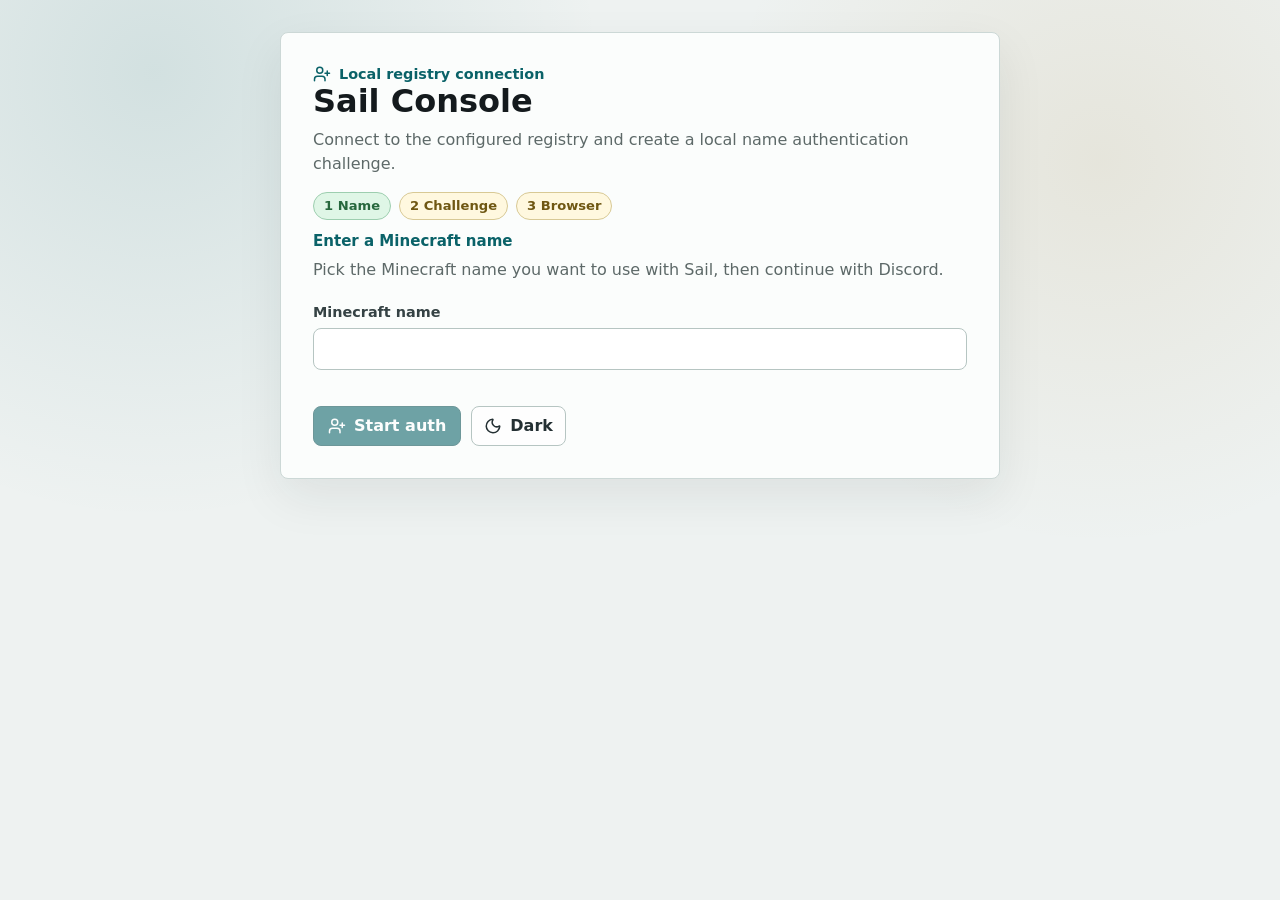
==== console/index.html @ 09963b5d "chore: move Global console route" ====
<!doctype html>
<html lang="en">
  <head>
    <meta charset="UTF-8" />
    <meta name="viewport" content="width=device-width, initial-scale=1.0" />
    <title>Sail Console</title>
    <script type="module" crossorigin src="./assets/index-BFjQgd6r.js"></script>
    <link rel="stylesheet" crossorigin href="./assets/index-BGAagH6q.css">
  </head>
  <body>
    <div id="root"></div>
  </body>
</html>
---- console/assets/index-BGAagH6q.css ----
:root{color:#141a1d;--console-bg:#eef2f1;--console-panel:#fbfdfc;--console-panel-soft:#f5f8f7;--console-line:#ccd8d6;--console-line-strong:#b6c5c2;--console-text:#141a1d;--console-muted:#5d6968;--console-teal:#0a6268;--console-teal-strong:#084e53;--console-mint:#dff6e6;--console-amber:#9c7320;--console-red:#923d32;font-synthesis:none;text-rendering:optimizelegibility;background:#eef2f1;font-family:Inter,ui-sans-serif,system-ui,-apple-system,BlinkMacSystemFont,Segoe UI,sans-serif}*{box-sizing:border-box}body{background:radial-gradient(circle at 12% 8%, #0a62681f, transparent 28rem), radial-gradient(circle at 86% 18%, #9c73201a, transparent 24rem), var(--console-bg);min-width:320px;min-height:100vh;margin:0}button,input,textarea,select{font:inherit}button{cursor:pointer}button:disabled{cursor:not-allowed;opacity:.58}code{overflow-wrap:anywhere;color:#3d4a4d;font-family:SFMono-Regular,Consolas,Liberation Mono,monospace;font-size:.82rem}.sr-only{clip:rect(0, 0, 0, 0);white-space:nowrap;width:1px;height:1px;position:absolute;overflow:hidden}.console-shell{align-content:start;justify-items:center;min-height:100vh;padding:32px;display:grid}.console-entry{width:min(100%,720px);display:grid}.auth-panel{width:100%}.console-panel,.console-section,.error-banner{border:1px solid var(--console-line);background:var(--console-panel);border-radius:8px;box-shadow:0 18px 48px #18262a14}.compact-panel{width:min(100%,720px);padding:32px}.console-kicker{min-width:0;color:var(--console-teal);align-items:center;gap:8px;font-size:.9rem;font-weight:700;display:flex}.console-kicker span{text-overflow:ellipsis;white-space:nowrap;overflow:hidden}h1,h2,p{margin-top:0}h1{margin-bottom:8px;font-size:2rem;line-height:1.15}h2{margin-bottom:0;font-size:1.15rem;line-height:1.25}.console-copy{max-width:700px;color:var(--console-muted);margin-bottom:0;line-height:1.5}.field-label{color:#354244;gap:8px;margin-top:22px;font-size:.9rem;font-weight:700;display:grid}.field-label input{border:1px solid var(--console-line-strong);width:100%;min-height:42px;color:var(--console-text);background:#fff;border-radius:8px;padding:10px 12px}.field-label input:focus{border-color:var(--console-teal);outline:3px solid #0a626829}.auth-actions{flex-wrap:wrap;gap:10px;margin-top:18px;display:flex}.login-state-row{flex-wrap:wrap;gap:8px;margin:16px 0 12px;padding:0;list-style:none;display:flex}.flow-hint{color:var(--console-teal);margin-bottom:8px;font-size:.94rem;font-weight:800}.onboarding-form{gap:18px;display:grid}.next-step-panel{border:1px solid var(--console-line);background:var(--console-panel-soft);border-radius:8px;grid-template-columns:minmax(0,1fr) auto;align-items:center;gap:16px;margin-top:20px;padding:14px;display:grid}.next-step-panel>div{gap:8px;display:grid}.developer-tools{border-top:1px solid var(--console-line);margin-top:22px;padding-top:16px}.developer-tools summary{color:#354244;cursor:pointer;width:fit-content;font-weight:800}.developer-tools-body{gap:16px;padding-top:4px;display:grid}.dashboard{gap:18px;width:min(100%,1180px);display:grid}.dashboard-header{border-bottom:1px solid var(--console-line);justify-content:space-between;align-items:flex-start;gap:20px;padding-bottom:18px;display:flex}.toolbar,.dialog-actions{flex-wrap:wrap;gap:10px;display:flex}.primary-button,.ghost-button,.icon-button{border-radius:8px;justify-content:center;align-items:center;gap:8px;min-height:40px;font-weight:700;text-decoration:none;transition:background .16s,border-color .16s,transform .16s;display:inline-flex}.primary-button{border:1px solid var(--console-teal-strong);background:var(--console-teal);color:#fff;padding:8px 14px}.ghost-button{border:1px solid var(--console-line-strong);color:#243033;background:#ffffffbd;padding:8px 12px}.icon-button{border:1px solid var(--console-line-strong);color:#243033;background:#fffc;width:38px}.primary-button:hover:not(:disabled),.primary-button:focus-visible:not(:disabled),.ghost-button:hover:not(:disabled),.ghost-button:focus-visible:not(:disabled),.icon-button:hover:not(:disabled),.icon-button:focus-visible:not(:disabled){transform:translateY(-1px)}.ghost-button:hover:not(:disabled),.ghost-button:focus-visible:not(:disabled),.icon-button:hover:not(:disabled),.icon-button:focus-visible:not(:disabled){border-color:var(--console-teal)}.icon-button.danger{color:var(--console-red);border-color:#d5a7a0}.console-section{gap:16px;padding:20px;display:grid}.section-heading{justify-content:space-between;align-items:center;gap:16px;display:flex}.section-kicker{color:#697674;letter-spacing:0;text-transform:uppercase;margin-bottom:4px;font-size:.78rem;font-weight:800;display:block}.summary-grid{grid-template-columns:repeat(4,minmax(0,1fr));gap:12px;display:grid}.trust-summary{flex-wrap:wrap;gap:10px;margin:0;padding:0;list-style:none;display:flex}.trust-summary li{border:1px solid var(--console-line);background:var(--console-panel-soft);color:#4f5c5d;border-radius:999px;align-items:center;gap:6px;min-height:34px;padding:6px 12px;font-size:.9rem;font-weight:700;display:inline-flex}.trust-summary strong{color:var(--console-text);font-size:1rem}.metric{border:1px solid var(--console-line);background:var(--console-panel-soft);border-radius:8px;align-content:center;gap:6px;min-height:76px;padding:12px;display:grid}.metric span{color:var(--console-muted);font-size:.82rem;font-weight:700}.metric strong{overflow-wrap:anywhere;font-size:1rem}.provider-list,.server-list{flex-wrap:wrap;gap:10px;display:flex}.provider-chip,.status-pill,.current-pill{border-radius:999px;align-items:center;gap:6px;min-height:28px;padding:4px 10px;font-size:.82rem;font-weight:800;display:inline-flex}.provider-chip{color:var(--console-amber);background:#fff8df;border:1px solid #d8c995}.status-pill{border:1px solid var(--console-line);color:#445255;background:#edf4f3;width:fit-content}.status-active,.status-completed{background:var(--console-mint);color:#27683d;border-color:#9dceaf}.status-pending,.status-medium{color:#6f5713;background:#fff8df;border-color:#d8c995}.status-revoked,.status-expired,.status-denied,.status-suspended,.status-disabled,.status-high{color:#8f352d;background:#fff0ee;border-color:#d5a7a0}.current-pill{color:var(--console-teal-strong);background:#edf7fb;border:1px solid #a8c3d5}.table-scroll{border:1px solid var(--console-line);background:var(--console-panel);border-radius:8px;overflow:hidden}.data-table{border-collapse:collapse;width:100%;min-width:860px}.data-table th,.data-table td{text-align:left;vertical-align:middle;border-top:1px solid #e1e8e6;padding:12px}.data-table thead th{color:#536160;text-transform:uppercase;background:#eef4f3;border-top:0;font-size:.78rem;font-weight:800}.data-table tbody th{font-weight:700}.data-table tbody tr:hover{background:#f8fbfa}.session-cell{gap:4px;display:grid}.server-card{border:1px solid var(--console-line);background:var(--console-panel-soft);border-radius:8px;gap:12px;width:100%;padding:14px;display:grid}.server-card>div:first-child{gap:4px;display:grid}.server-meta{flex-wrap:wrap;gap:8px;display:flex}.server-meta span:not(.status-pill){border:1px solid var(--console-line);color:#475557;background:#fff;border-radius:999px;padding:4px 9px;font-size:.82rem;font-weight:700}.empty-state{color:#6e7b7a;font-weight:700}.table-empty{padding:16px}.error-banner{color:#7a2d25;background:#fff0ee;border-color:#d5a7a0;gap:4px;padding:14px 16px;display:grid}.dialog-overlay{-webkit-backdrop-filter:blur(3px);backdrop-filter:blur(3px);background:#0e171a8a;position:fixed;inset:0}.dialog-content{border:1px solid var(--console-line);background:var(--console-panel);border-radius:8px;gap:18px;width:min(100vw - 32px,460px);padding:20px;display:grid;position:fixed;top:50%;left:50%;transform:translate(-50%,-50%);box-shadow:0 24px 70px #161d2347}.dialog-heading{justify-content:space-between;align-items:center;gap:16px;display:flex}.dialog-heading h2{margin:0}.dialog-form{gap:16px;display:grid}.dialog-actions{justify-content:flex-end}[data-theme=dark]{color:#e7edf2;--console-bg:#15191c;--console-panel:#20272b;--console-panel-soft:#252d31;--console-line:#39474b;--console-line-strong:#4a5a5f;--console-text:#edf4f2;--console-muted:#a6b4b1;--console-teal:#7cced2;--console-teal-strong:#9ce2e5;--console-mint:#183526;--console-amber:#e1c56f;--console-red:#e8aaa2;background:#171b1f}[data-theme=dark] body{background:radial-gradient(circle at 16% 10%, #7cced21f, transparent 28rem), radial-gradient(circle at 86% 18%, #e1c56f1a, transparent 24rem), var(--console-bg)}[data-theme=dark] .console-panel,[data-theme=dark] .console-section,[data-theme=dark] .dialog-content{background:#20262c;border-color:#3b4650}[data-theme=dark] .console-kicker{color:#82c8d6}[data-theme=dark] .console-copy,[data-theme=dark] .empty-state,[data-theme=dark] .metric span,[data-theme=dark] .section-kicker{color:#a8b3bd}[data-theme=dark] .field-label{color:#d8e0e7}[data-theme=dark] .field-label input{color:#e7edf2;background:#15191d;border-color:#4a5661}[data-theme=dark] .field-label input:focus{border-color:#82c8d6;outline-color:#24434b}[data-theme=dark] .flow-hint{color:#9bd4df}[data-theme=dark] .ghost-button,[data-theme=dark] .icon-button{border-color:var(--console-line-strong);color:#e7edf2;background:#252d31}[data-theme=dark] .primary-button{background:#2b7580;border-color:#82c8d6}[data-theme=dark] .dashboard-header{border-bottom-color:#3b4650}[data-theme=dark] .developer-tools{border-top-color:#3b4650}[data-theme=dark] .developer-tools summary{color:#d8e0e7}[data-theme=dark] .metric,[data-theme=dark] .server-card,[data-theme=dark] .next-step-panel{border-color:var(--console-line);background:var(--console-panel-soft)}[data-theme=dark] .trust-summary li{color:#c8d4dd;background:#252c33;border-color:#3b4650}[data-theme=dark] .trust-summary strong{color:#e7edf2}[data-theme=dark] .provider-chip{color:#e3d27c;background:#332f1f;border-color:#6d622d}[data-theme=dark] .status-pill{color:#c9d3dc;background:#29313a;border-color:#4d5b66}[data-theme=dark] .status-active,[data-theme=dark] .status-completed{background:var(--console-mint);color:#9ad3a8;border-color:#397a4f}[data-theme=dark] .status-pending,[data-theme=dark] .status-medium{color:#e3d27c;background:#332f1f;border-color:#74652b}[data-theme=dark] .status-revoked,[data-theme=dark] .status-expired,[data-theme=dark] .status-denied,[data-theme=dark] .status-suspended,[data-theme=dark] .status-disabled,[data-theme=dark] .status-high{color:#e6aaa3;background:#3b2422;border-color:#7f433c}[data-theme=dark] .current-pill{color:#a7d6e9;background:#1d3440;border-color:#3e6d82}[data-theme=dark] .table-scroll,[data-theme=dark] .data-table th,[data-theme=dark] .data-table td{border-color:#3b4650}[data-theme=dark] .data-table thead th{color:#a8b3bd;background:#252d31}[data-theme=dark] .data-table tbody tr:hover{background:#232b2f}[data-theme=dark] code{color:#c8d4dd}[data-theme=dark] .server-meta span:not(.status-pill){color:#c8d4dd;background:#20262c;border-color:#3b4650}[data-theme=dark] .error-banner{color:#f0b6af;background:#3b2422;border-color:#7f433c}[data-theme=dark] .dialog-overlay{background:#06090cad}@media (width<=900px){.next-step-panel{grid-template-columns:1fr}.summary-grid{grid-template-columns:repeat(2,minmax(0,1fr))}.dashboard-header{display:grid}.table-scroll{overflow-x:auto}}@media (width<=640px){.console-shell{padding:16px}.compact-panel,.console-section{padding:18px}h1{font-size:1.65rem}.summary-grid{grid-template-columns:1fr}.toolbar,.ghost-button,.primary-button{width:100%}}
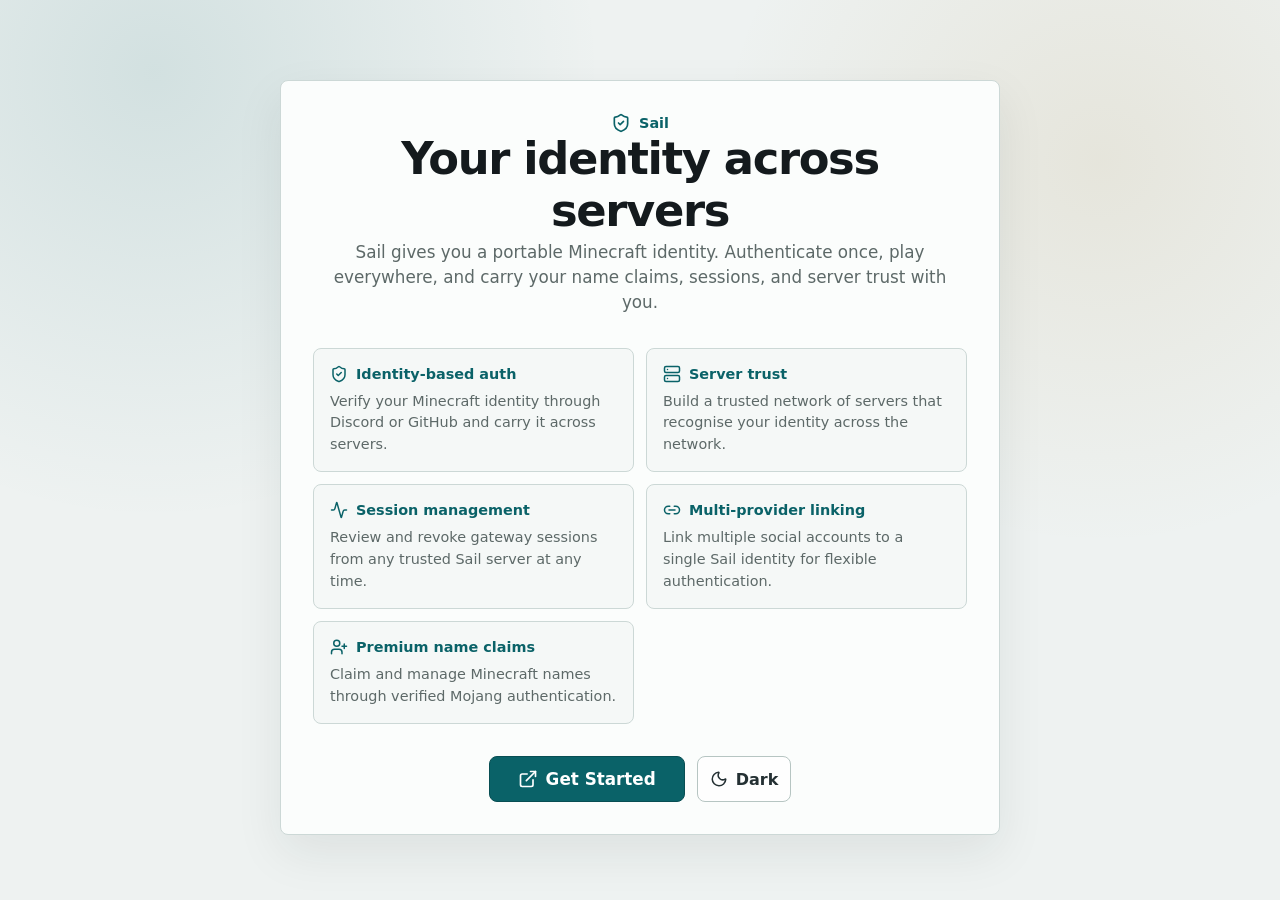
==== commit 18ddf72d: "release: update to Sail v0.1.0-alpha.7" ====
--- a/console/index.html
+++ b/console/index.html
@@ -1,13 +1,14 @@
-<!doctype html>
-<html lang="en">
-  <head>
-    <meta charset="UTF-8" />
-    <meta name="viewport" content="width=device-width, initial-scale=1.0" />
-    <title>Sail Console</title>
-    <script type="module" crossorigin src="./assets/index-BFjQgd6r.js"></script>
-    <link rel="stylesheet" crossorigin href="./assets/index-BGAagH6q.css">
-  </head>
-  <body>
-    <div id="root"></div>
-  </body>
-</html>
+<!doctype html>
+<html lang="en">
+  <head>
+    <meta charset="UTF-8" />
+    <meta name="viewport" content="width=device-width, initial-scale=1.0" />
+    <title>Sail Console</title>
+    <script type="module" crossorigin src="./assets/index-BZ3aoedG.js"></script>
+    <link rel="stylesheet" crossorigin href="./assets/index-DqVkMHzU.css">
+  </head>
+  <body>
+    <div id="root"></div>+
+  </body>
+</html>
--- a/console/assets/index-DqVkMHzU.css
+++ b/console/assets/index-DqVkMHzU.css
@@ -0,0 +1 @@
+:root{color:#141a1d;--console-bg:#eef2f1;--console-panel:#fbfdfc;--console-panel-soft:#f5f8f7;--console-line:#ccd8d6;--console-line-strong:#b6c5c2;--console-text:#141a1d;--console-muted:#5d6968;--console-teal:#0a6268;--console-teal-strong:#084e53;--console-mint:#dff6e6;--console-amber:#9c7320;--console-red:#923d32;font-synthesis:none;text-rendering:optimizelegibility;background:#eef2f1;font-family:Inter,ui-sans-serif,system-ui,-apple-system,BlinkMacSystemFont,Segoe UI,sans-serif}*{box-sizing:border-box}body{background:radial-gradient(circle at 12% 8%, #0a62681f, transparent 28rem), radial-gradient(circle at 86% 18%, #9c73201a, transparent 24rem), var(--console-bg);min-width:320px;min-height:100vh;margin:0}button,input,textarea,select{font:inherit}button{cursor:pointer}button:disabled{cursor:not-allowed;opacity:.58}code{overflow-wrap:anywhere;color:#3d4a4d;font-family:SFMono-Regular,Consolas,Liberation Mono,monospace;font-size:.82rem}.sr-only{clip:rect(0, 0, 0, 0);white-space:nowrap;width:1px;height:1px;position:absolute;overflow:hidden}.console-shell{align-content:start;justify-items:center;min-height:100vh;padding:32px;display:grid}.console-entry{width:min(100%,720px);display:grid}.auth-panel{width:100%}.console-panel,.console-section{border:1px solid var(--console-line);background:var(--console-panel);border-radius:8px;box-shadow:0 18px 48px #18262a14}.compact-panel{width:min(100%,720px);padding:32px}.console-kicker{min-width:0;color:var(--console-teal);align-items:center;gap:8px;font-size:.9rem;font-weight:700;display:flex}.console-kicker span{text-overflow:ellipsis;white-space:nowrap;overflow:hidden}h1,h2,p{margin-top:0}h1{margin-bottom:8px;font-size:2rem;line-height:1.15}h2{margin-bottom:0;font-size:1.15rem;line-height:1.25}.console-copy{max-width:700px;color:var(--console-muted);margin-bottom:0;line-height:1.5}.field-label{color:#354244;gap:8px;margin-top:22px;font-size:.9rem;font-weight:700;display:grid}.field-label input{border:1px solid var(--console-line-strong);width:100%;min-height:42px;color:var(--console-text);background:#fff;border-radius:8px;padding:10px 12px}.field-label input:focus{border-color:var(--console-teal);outline:3px solid #0a626829}.auth-actions{flex-wrap:wrap;gap:10px;margin-top:18px;display:flex}.login-state-row{flex-wrap:wrap;gap:8px;margin:16px 0 12px;padding:0;list-style:none;display:flex}.flow-hint{color:var(--console-teal);margin-bottom:8px;font-size:.94rem;font-weight:800}.onboarding-form{gap:18px;display:grid}.next-step-panel{border:1px solid var(--console-line);background:var(--console-panel-soft);border-radius:8px;grid-template-columns:minmax(0,1fr) auto;align-items:center;gap:16px;margin-top:20px;padding:14px;display:grid}.next-step-panel>div{gap:8px;display:grid}.developer-tools{border-top:1px solid var(--console-line);margin-top:22px;padding-top:16px}.developer-tools summary{color:#354244;cursor:pointer;width:fit-content;font-weight:800}.developer-tools-body{gap:16px;padding-top:4px;display:grid}.dashboard{gap:18px;width:min(100%,1180px);display:grid}.dashboard-header{border-bottom:1px solid var(--console-line);justify-content:space-between;align-items:flex-start;gap:20px;padding-bottom:18px;display:flex}.toolbar,.dialog-actions{flex-wrap:wrap;gap:10px;display:flex}.primary-button,.ghost-button,.icon-button{border-radius:8px;justify-content:center;align-items:center;gap:8px;min-height:40px;font-weight:700;text-decoration:none;transition:background .16s,border-color .16s,transform .16s;display:inline-flex}.primary-button{border:1px solid var(--console-teal-strong);background:var(--console-teal);color:#fff;padding:8px 14px}.ghost-button{border:1px solid var(--console-line-strong);color:#243033;background:#ffffffbd;padding:8px 12px}.icon-button{border:1px solid var(--console-line-strong);color:#243033;background:#fffc;width:38px}.primary-button:hover:not(:disabled),.primary-button:focus-visible:not(:disabled),.ghost-button:hover:not(:disabled),.ghost-button:focus-visible:not(:disabled),.icon-button:hover:not(:disabled),.icon-button:focus-visible:not(:disabled){transform:translateY(-1px)}.ghost-button:hover:not(:disabled),.ghost-button:focus-visible:not(:disabled),.icon-button:hover:not(:disabled),.icon-button:focus-visible:not(:disabled){border-color:var(--console-teal)}.icon-button.danger{color:var(--console-red);border-color:#d5a7a0}.console-section{gap:16px;padding:20px;display:grid}.section-heading{justify-content:space-between;align-items:center;gap:16px;display:flex}.section-heading-actions{align-items:center;gap:12px;display:flex}.section-kicker{color:#697674;letter-spacing:0;text-transform:uppercase;margin-bottom:4px;font-size:.78rem;font-weight:800;display:block}.summary-grid{grid-template-columns:repeat(4,minmax(0,1fr));gap:12px;display:grid}.trust-summary{flex-wrap:wrap;gap:10px;margin:0;padding:0;list-style:none;display:flex}.trust-summary li{border:1px solid var(--console-line);background:var(--console-panel-soft);color:#4f5c5d;border-radius:999px;align-items:center;gap:6px;min-height:34px;padding:6px 12px;font-size:.9rem;font-weight:700;display:inline-flex}.trust-summary strong{color:var(--console-text);font-size:1rem}.operator-summary-panel{gap:10px;display:grid}.operator-summary{grid-template-columns:repeat(3,minmax(0,1fr));gap:10px;margin:0;padding:0;list-style:none;display:grid}.operator-summary li{border:1px solid var(--console-line);background:#f9fcfb;border-radius:8px;align-content:center;gap:5px;min-height:96px;padding:12px;display:grid}.operator-summary span,.operator-summary small{color:var(--console-muted);font-size:.78rem;font-weight:700}.operator-summary strong{overflow-wrap:anywhere;font-size:1rem}.metric{border:1px solid var(--console-line);background:var(--console-panel-soft);border-radius:8px;align-content:center;gap:6px;min-height:76px;padding:12px;display:grid}.metric span{color:var(--console-muted);font-size:.82rem;font-weight:700}.metric strong{overflow-wrap:anywhere;font-size:1rem}.provider-list,.server-list{flex-wrap:wrap;gap:10px;display:flex}.provider-chip,.status-pill,.current-pill{border-radius:999px;align-items:center;gap:6px;min-height:28px;padding:4px 10px;font-size:.82rem;font-weight:800;display:inline-flex}.provider-chip{color:var(--console-amber);background:#fff8df;border:1px solid #d8c995}.status-pill{border:1px solid var(--console-line);color:#445255;background:#edf4f3;width:fit-content}.status-active,.status-completed{background:var(--console-mint);color:#27683d;border-color:#9dceaf}.status-pending,.status-medium{color:#6f5713;background:#fff8df;border-color:#d8c995}.status-revoked,.status-expired,.status-denied,.status-suspended,.status-disabled,.status-high{color:#8f352d;background:#fff0ee;border-color:#d5a7a0}.current-pill{color:var(--console-teal-strong);background:#edf7fb;border:1px solid #a8c3d5}.table-scroll{border:1px solid var(--console-line);background:var(--console-panel);border-radius:8px;overflow:hidden}.data-table{border-collapse:collapse;width:100%;min-width:860px}.data-table th,.data-table td{text-align:left;vertical-align:middle;border-top:1px solid #e1e8e6;padding:12px}.data-table thead th{color:#536160;text-transform:uppercase;background:#eef4f3;border-top:0;font-size:.78rem;font-weight:800}.data-table tbody th{font-weight:700}.data-table tbody tr:hover{background:#f8fbfa}.session-cell{gap:4px;display:grid}.server-card{border:1px solid var(--console-line);background:var(--console-panel-soft);border-radius:8px;gap:12px;width:100%;padding:14px;display:grid}.server-card>div:first-child{gap:4px;display:grid}.server-card-pills{flex-wrap:wrap;gap:6px;display:flex}.server-card-actions{flex-wrap:wrap;gap:8px;display:flex}.ghost-button.danger{color:var(--console-red);border-color:#d5a7a0}.ghost-button.danger:hover:not(:disabled){border-color:var(--console-red);background:#fff0ee}.primary-button.danger-fill{background:var(--console-red);color:#fff;border-color:#7a2d25}.primary-button.danger-fill:hover:not(:disabled){background:#7a2d25}.confirm-dialog{max-width:440px}.confirm-description{color:var(--console-text);font-size:.9rem;line-height:1.5}.dialog-close-x{position:absolute;top:16px;right:16px}.heartbeat-pill{border-radius:999px;align-items:center;gap:6px;min-height:28px;padding:4px 10px;font-size:.82rem;font-weight:800;display:inline-flex}.heartbeat-online{background:var(--console-mint);color:#27683d;border:1px solid #9dceaf}.heartbeat-stale{color:#6f5713;background:#fff8df;border:1px solid #d8c995}.heartbeat-offline,.heartbeat-unknown{border:1px solid var(--console-line);color:#445255;background:#edf4f3}[data-theme=dark] .heartbeat-online{background:var(--console-mint);color:#9ad3a8;border-color:#397a4f}[data-theme=dark] .heartbeat-stale{color:#e3d27c;background:#332f1f;border-color:#74652b}[data-theme=dark] .heartbeat-offline,[data-theme=dark] .heartbeat-unknown{color:#c9d3dc;background:#29313a;border-color:#4d5b66}.name-lookup{margin-bottom:.5rem}.name-lookup-form{align-items:center;gap:.5rem;display:flex}.name-lookup-form input{border:1px solid var(--console-line-strong);min-width:0;color:var(--console-text);background:#fff;border-radius:8px;flex:1;padding:8px 12px}.name-lookup-form input:focus{border-color:var(--console-teal);outline:3px solid #0a626829}.name-lookup-error{color:var(--console-red);margin-top:.375rem;font-size:.82rem}.name-lookup-result{border:1px solid var(--console-line);background:var(--console-panel-soft);border-radius:8px;margin-top:.75rem;padding:12px}.name-lookup-header{flex-wrap:wrap;align-items:center;gap:.5rem;margin-bottom:.375rem;display:flex}.name-lookup-details{color:var(--console-muted);flex-direction:column;gap:.125rem;margin-bottom:.5rem;font-size:.82rem;display:flex}.name-lookup-note{color:var(--console-muted);margin:.375rem 0 0;font-size:.82rem}.name-status-pill{border-radius:999px;align-items:center;gap:6px;min-height:28px;padding:4px 10px;font-size:.82rem;font-weight:800;display:inline-flex}.name-status-available{background:var(--console-mint);color:#27683d;border:1px solid #9dceaf}.name-status-claimed{color:#6f5713;background:#fff8df;border:1px solid #d8c995}.name-status-premium{color:var(--console-teal-strong);background:#edf7fb;border:1px solid #a8c3d5}[data-theme=dark] .name-lookup-form input{color:#e7edf2;background:#15191d;border-color:#4a5661}[data-theme=dark] .name-lookup-form input:focus{border-color:#82c8d6;outline-color:#24434b}[data-theme=dark] .name-lookup-result{border-color:var(--console-line);background:var(--console-panel-soft)}[data-theme=dark] .name-status-available{background:var(--console-mint);color:#9ad3a8;border-color:#397a4f}[data-theme=dark] .name-status-claimed{color:#e3d27c;background:#332f1f;border-color:#74652b}[data-theme=dark] .name-status-premium{color:#a7d6e9;background:#1d3440;border-color:#3e6d82}.server-meta{flex-wrap:wrap;gap:8px;display:flex}.server-meta span:not(.status-pill){border:1px solid var(--console-line);color:#475557;background:#fff;border-radius:999px;padding:4px 9px;font-size:.82rem;font-weight:700}.empty-state{color:#6e7b7a;font-weight:700}.table-empty{padding:16px}.error-banner{color:#7a2d25;background:#fff0ee;border:1px solid #d5a7a0;border-radius:8px;align-items:center;gap:10px;padding:14px 16px;font-size:.9rem;display:flex}.success-banner{background:var(--console-mint);color:#27683d;border:1px solid #9dceaf;border-radius:8px;align-items:center;gap:10px;padding:14px 16px;font-size:.9rem;animation:.2s ease-out success-fade-in;display:flex}@keyframes success-fade-in{0%{opacity:0;transform:translateY(-4px)}to{opacity:1;transform:translateY(0)}}.dialog-overlay{-webkit-backdrop-filter:blur(3px);backdrop-filter:blur(3px);background:#0e171a8a;position:fixed;inset:0}.dialog-content{border:1px solid var(--console-line);background:var(--console-panel);border-radius:8px;gap:18px;width:min(100vw - 32px,460px);padding:20px;display:grid;position:fixed;top:50%;left:50%;transform:translate(-50%,-50%);box-shadow:0 24px 70px #161d2347}.delivery-modal{max-width:480px}.delivery-tabs{border-bottom:1px solid var(--console-line);gap:4px;margin:16px 0;padding-bottom:8px;display:flex}.delivery-tab{color:var(--console-muted);cursor:pointer;background:0 0;border:none;border-radius:6px;align-items:center;gap:6px;padding:8px 12px;font-size:13px;display:flex}.delivery-tab:hover{background:var(--console-panel-soft)}.delivery-tab.active{background:var(--console-teal);color:#fff}.delivery-content{padding:16px 0}.delivery-method p{color:var(--console-text);margin:0 0 12px;font-size:14px}.delivery-method code{background:var(--console-panel-soft);border-radius:4px;padding:2px 6px;font-family:monospace;font-size:13px}.code-block{background:var(--console-panel-soft);border:1px solid var(--console-line);border-radius:8px;margin:12px 0;padding:12px 16px;overflow-x:auto}.code-block code{word-break:break-all;background:0 0;padding:0;font-size:12px}.code-block.claim-code{text-align:center;letter-spacing:2px;font-size:18px}.field-hint{color:var(--console-muted);margin:8px 0;font-size:12px}.dialog-heading{justify-content:space-between;align-items:center;gap:16px;display:flex}.dialog-heading h2{margin:0}.dialog-form{gap:16px;display:grid}.dialog-actions{justify-content:flex-end}[data-theme=dark]{color:#e7edf2;--console-bg:#15191c;--console-panel:#20272b;--console-panel-soft:#252d31;--console-line:#39474b;--console-line-strong:#4a5a5f;--console-text:#edf4f2;--console-muted:#a6b4b1;--console-teal:#7cced2;--console-teal-strong:#9ce2e5;--console-mint:#183526;--console-amber:#e1c56f;--console-red:#e8aaa2;background:#171b1f}[data-theme=dark] body{background:radial-gradient(circle at 16% 10%, #7cced21f, transparent 28rem), radial-gradient(circle at 86% 18%, #e1c56f1a, transparent 24rem), var(--console-bg)}[data-theme=dark] .console-panel,[data-theme=dark] .console-section,[data-theme=dark] .dialog-content{background:#20262c;border-color:#3b4650}[data-theme=dark] .console-kicker{color:#82c8d6}[data-theme=dark] .console-copy,[data-theme=dark] .empty-state,[data-theme=dark] .metric span,[data-theme=dark] .section-kicker{color:#a8b3bd}[data-theme=dark] .field-label{color:#d8e0e7}[data-theme=dark] .field-label input{color:#e7edf2;background:#15191d;border-color:#4a5661}[data-theme=dark] .field-label input:focus{border-color:#82c8d6;outline-color:#24434b}[data-theme=dark] .flow-hint{color:#9bd4df}[data-theme=dark] .ghost-button,[data-theme=dark] .icon-button{border-color:var(--console-line-strong);color:#e7edf2;background:#252d31}[data-theme=dark] .primary-button{background:#2b7580;border-color:#82c8d6}[data-theme=dark] .dashboard-header{border-bottom-color:#3b4650}[data-theme=dark] .developer-tools{border-top-color:#3b4650}[data-theme=dark] .developer-tools summary{color:#d8e0e7}[data-theme=dark] .metric,[data-theme=dark] .operator-summary li,[data-theme=dark] .server-card,[data-theme=dark] .next-step-panel{border-color:var(--console-line);background:var(--console-panel-soft)}[data-theme=dark] .operator-summary span,[data-theme=dark] .operator-summary small{color:#a8b3bd}[data-theme=dark] .trust-summary li{color:#c8d4dd;background:#252c33;border-color:#3b4650}[data-theme=dark] .trust-summary strong{color:#e7edf2}[data-theme=dark] .provider-chip{color:#e3d27c;background:#332f1f;border-color:#6d622d}[data-theme=dark] .status-pill{color:#c9d3dc;background:#29313a;border-color:#4d5b66}[data-theme=dark] .status-active,[data-theme=dark] .status-completed{background:var(--console-mint);color:#9ad3a8;border-color:#397a4f}[data-theme=dark] .status-pending,[data-theme=dark] .status-medium{color:#e3d27c;background:#332f1f;border-color:#74652b}[data-theme=dark] .status-revoked,[data-theme=dark] .status-expired,[data-theme=dark] .status-denied,[data-theme=dark] .status-suspended,[data-theme=dark] .status-disabled,[data-theme=dark] .status-high{color:#e6aaa3;background:#3b2422;border-color:#7f433c}[data-theme=dark] .current-pill{color:#a7d6e9;background:#1d3440;border-color:#3e6d82}[data-theme=dark] .table-scroll,[data-theme=dark] .data-table th,[data-theme=dark] .data-table td{border-color:#3b4650}[data-theme=dark] .data-table thead th{color:#a8b3bd;background:#252d31}[data-theme=dark] .data-table tbody tr:hover{background:#232b2f}[data-theme=dark] code{color:#c8d4dd}[data-theme=dark] .server-meta span:not(.status-pill){color:#c8d4dd;background:#20262c;border-color:#3b4650}[data-theme=dark] .error-banner{color:#f0b6af;background:#3b2422;border-color:#7f433c}[data-theme=dark] .success-banner{background:var(--console-mint);color:#9ad3a8;border-color:#397a4f}[data-theme=dark] .ghost-button.danger{color:#e8aaa2;border-color:#7f433c}[data-theme=dark] .ghost-button.danger:hover:not(:disabled){background:#3b2422;border-color:#e8aaa2}[data-theme=dark] .primary-button.danger-fill{background:#8f352d;border-color:#e8aaa2}[data-theme=dark] .primary-button.danger-fill:hover:not(:disabled){background:#7a2d25}[data-theme=dark] .dialog-overlay{background:#06090cad}.audit-severity-pill{text-transform:uppercase;border-radius:999px;align-items:center;min-height:24px;padding:2px 10px;font-size:.78rem;font-weight:800;display:inline-flex}.audit-severity-info{color:var(--console-teal-strong);background:#edf7fb;border:1px solid #a8c3d5}.audit-severity-warning{color:#6f5713;background:#fff8df;border:1px solid #d8c995}.audit-severity-high{color:#8f352d;background:#fff0ee;border:1px solid #d5a7a0}.audit-severity-critical{color:#a00;background:#fdd;border:1px solid #c44}.audit-metadata{text-overflow:ellipsis;white-space:nowrap;max-width:420px;color:var(--console-muted);font-size:.82rem;display:block;overflow:hidden}.audit-error{color:var(--console-red);font-size:.9rem}[data-theme=dark] .audit-severity-info{color:#a7d6e9;background:#1d3440;border-color:#3e6d82}[data-theme=dark] .audit-severity-warning{color:#e3d27c;background:#332f1f;border-color:#74652b}[data-theme=dark] .audit-severity-high{color:#e6aaa3;background:#3b2422;border-color:#7f433c}[data-theme=dark] .audit-severity-critical{color:#f99;background:#422;border-color:#944}[data-theme=dark] .audit-metadata{color:#a8b3bd}[data-theme=dark] .audit-error{color:#e8aaa2}.signing-keys-table .icon-button{width:32px;min-height:32px}@media (width<=900px){.next-step-panel{grid-template-columns:1fr}.summary-grid{grid-template-columns:repeat(2,minmax(0,1fr))}.operator-summary{grid-template-columns:1fr}.dashboard-header{display:grid}.table-scroll{overflow-x:auto}}@media (width<=640px){.console-shell{padding:16px}.compact-panel,.console-section{padding:18px}h1{font-size:1.65rem}.summary-grid{grid-template-columns:1fr}.toolbar,.ghost-button,.primary-button{width:100%}}
